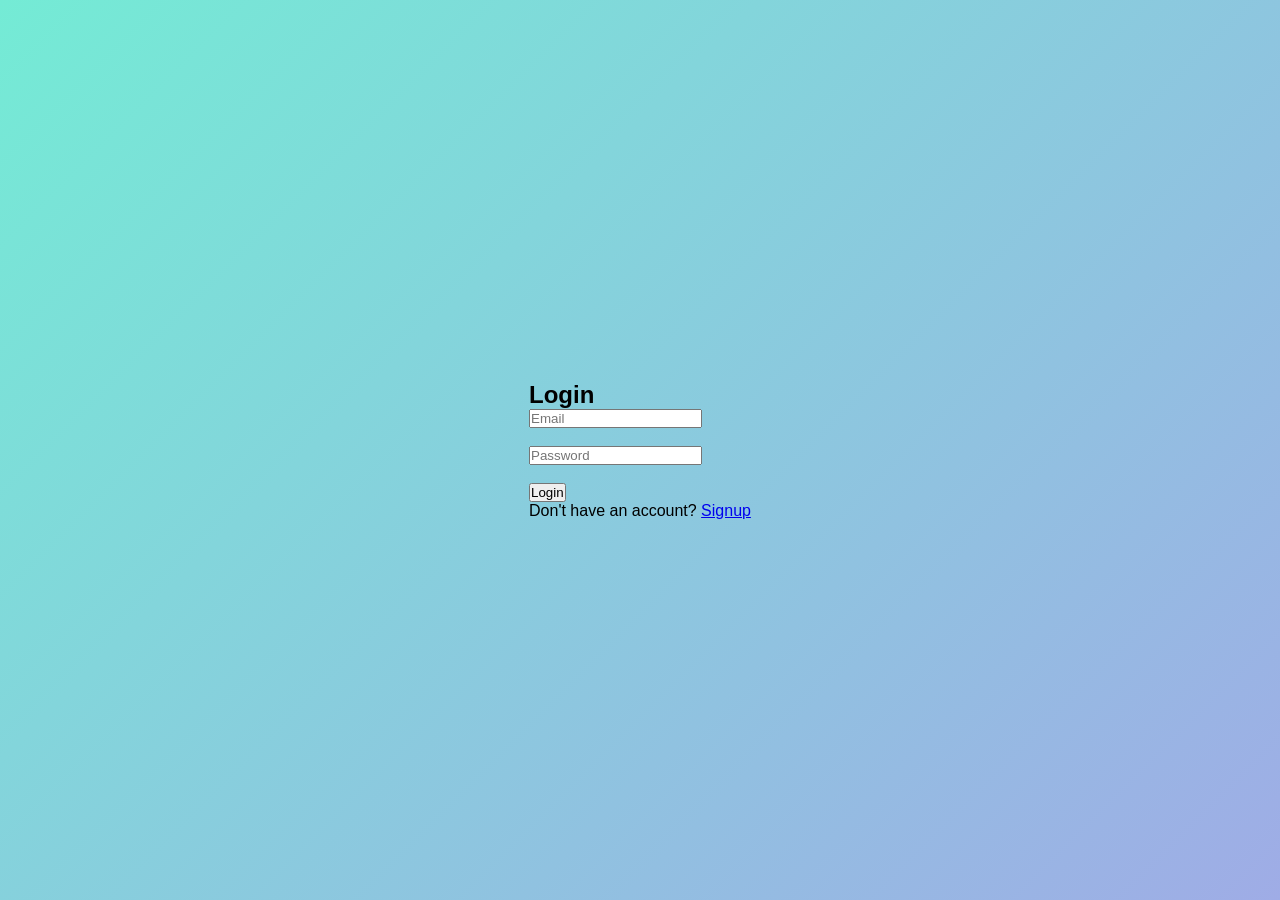
==== front-end/login.html @ 69795c66 "auth and backend integration" ====
<!DOCTYPE html>
<html>
<head>
  <title>Login</title>
  <link rel="stylesheet" href="style.css">
</head>
<body>

<div class="auth-box">
  <h2>Login</h2>
  
  <input id="email" placeholder="Email" /><br><br>
  <input id="password" type="password" placeholder="Password" /><br><br>
  
  <button onclick="login()">Login</button>
  
  <p>Don't have an account? <a href="signup.html">Signup</a></p>
</div>

<script src="auth.js"></script>

</body>
</html>
---- front-end/style.css ----
* {
  margin: 0;
  padding: 0;
  box-sizing: border-box;
  font-family: Arial, sans-serif;
}

body {
  background: linear-gradient(135deg, #74ebd5, #9face6);
  min-height: 100vh;
  display: flex;
  justify-content: center;
  align-items: center;
  padding: 20px;
}

.container {
  width: 100%;
  max-width: 700px;
}

.todo-app {
  background: #fff;
  padding: 30px;
  border-radius: 20px;
  box-shadow: 0 10px 30px rgba(0, 0, 0, 0.15);
}

.todo-app h1 {
  text-align: center;
  margin-bottom: 8px;
  color: #333;
}

.subtitle {
  text-align: center;
  color: #777;
  margin-bottom: 25px;
}

.input-section {
  display: grid;
  grid-template-columns: 2fr 1fr auto;
  gap: 10px;
  margin-bottom: 20px;
}

.input-section input,
.input-section button {
  padding: 12px;
  border-radius: 10px;
  border: 1px solid #ccc;
  font-size: 15px;
}

#addTaskBtn {
  background: #4caf50;
  color: white;
  border: none;
  cursor: pointer;
  transition: 0.3s;
}

#addTaskBtn:hover {
  background: #43a047;
}

.filters {
  display: flex;
  justify-content: center;
  gap: 10px;
  margin-bottom: 20px;
  flex-wrap: wrap;
}

.filter-btn {
  padding: 10px 16px;
  border: none;
  border-radius: 8px;
  cursor: pointer;
  background: #eee;
  transition: 0.3s;
}

.filter-btn.active,
.filter-btn:hover {
  background: #333;
  color: white;
}

.stats {
  display: flex;
  justify-content: space-between;
  margin-bottom: 20px;
  font-size: 14px;
  color: #444;
  flex-wrap: wrap;
  gap: 10px;
}

#taskList {
  list-style: none;
}

.task-item {
  display: flex;
  justify-content: space-between;
  align-items: center;
  background: #f9f9f9;
  padding: 14px;
  border-radius: 12px;
  margin-bottom: 12px;
  border-left: 5px solid #2196f3;
  flex-wrap: wrap;
  gap: 10px;
}

.task-left {
  display: flex;
  align-items: center;
  gap: 12px;
  flex: 1;
}

.task-text.completed {
  text-decoration: line-through;
  color: #888;
}

.task-date {
  font-size: 12px;
  color: #666;
}

.task-actions {
  display: flex;
  gap: 8px;
}

.task-actions button {
  border: none;
  padding: 8px 12px;
  border-radius: 8px;
  cursor: pointer;
  color: white;
}

.edit-btn {
  background: #ff9800;
}

.delete-btn {
  background: #f44336;
}

.bottom-actions {
  display: flex;
  justify-content: space-between;
  margin-top: 20px;
  gap: 10px;
}

.bottom-actions button {
  flex: 1;
  padding: 12px;
  border: none;
  border-radius: 10px;
  color: white;
  cursor: pointer;
}

#clearCompletedBtn {
  background: #3f51b5;
}

#deleteAllBtn {
  background: #d32f2f;
}

@media (max-width: 600px) {
  .input-section {
    grid-template-columns: 1fr;
  }

  .stats {
    flex-direction: column;
    align-items: flex-start;
  }

  .bottom-actions {
    flex-direction: column;
  }
}
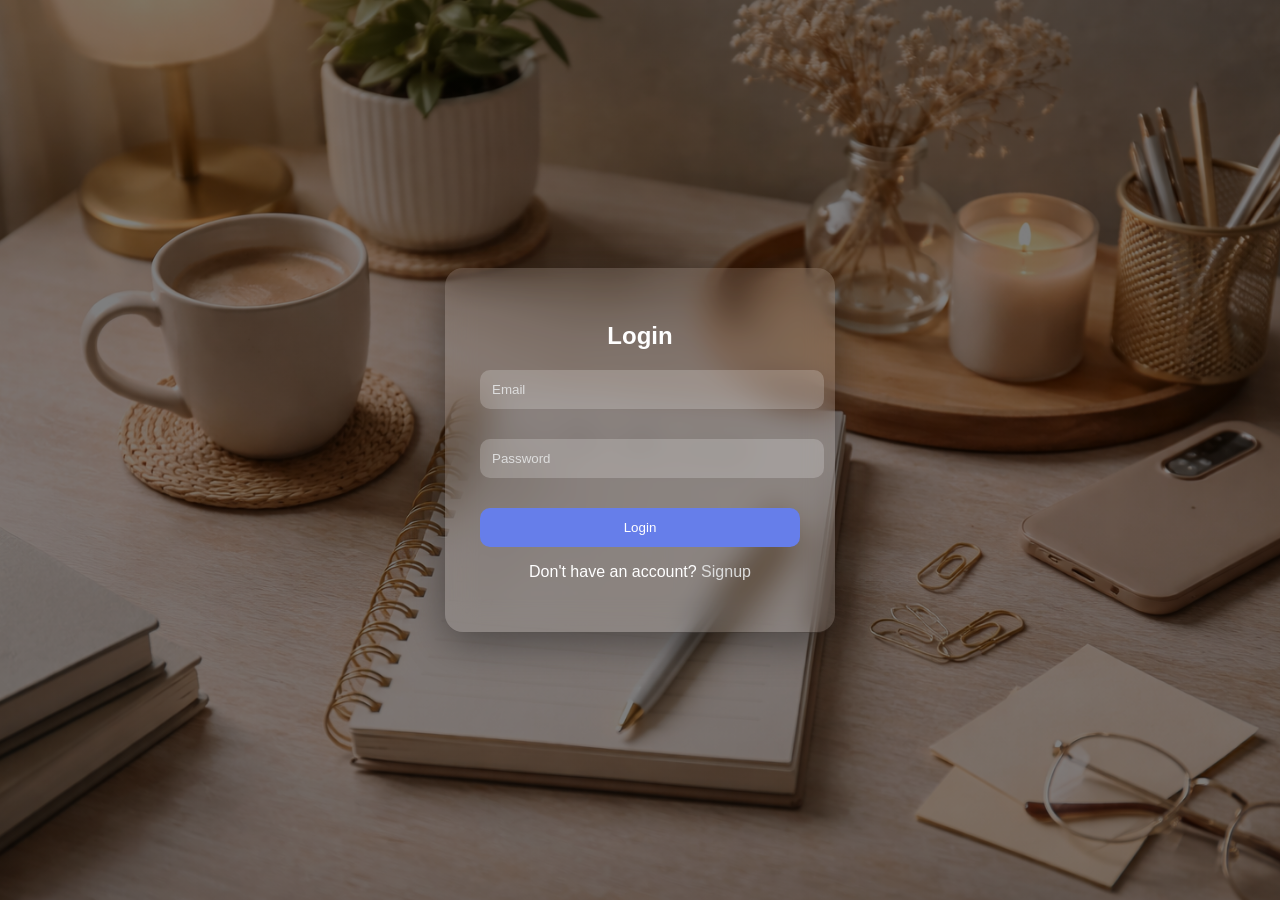
==== commit cb2ae65a: "todo completed with graph and ui" ====
--- a/front-end/login.html
+++ b/front-end/login.html
@@ -2,8 +2,7 @@
 <html>
 <head>
   <title>Login</title>
-  <link rel="stylesheet" href="style.css">
-</head>
+<link rel="stylesheet" href="auth.css"></head>
 <body>
 
 <div class="auth-box">
--- a/front-end/auth.css
+++ b/front-end/auth.css
@@ -0,0 +1,75 @@
+body {
+  margin: 0;
+  font-family: 'Segoe UI', sans-serif;
+  height: 100vh;
+  display: flex;
+  justify-content: center;
+  align-items: center;
+
+  /* 👇 your image + dark overlay */
+  background: linear-gradient(rgba(0,0,0,0.5), rgba(0,0,0,0.5)),
+              url("bgimage.png") no-repeat center/cover;
+}
+
+/* Glassy card */
+.auth-box {
+  background: rgba(255, 255, 255, 0.12);
+  backdrop-filter: blur(15px);
+  border-radius: 18px;
+  padding: 35px;
+  width: 320px;
+  color: #fff;
+  text-align: center;
+
+  box-shadow: 0 10px 40px rgba(0,0,0,0.4);
+}
+
+/* Heading */
+.auth-box h2 {
+  margin-bottom: 20px;
+  font-weight: 600;
+}
+
+/* Inputs */
+.auth-box input {
+  width: 100%;
+  padding: 12px;
+  margin-bottom: 12px;
+  border-radius: 10px;
+  border: none;
+  outline: none;
+
+  background: rgba(255,255,255,0.2);
+  color: white;
+}
+
+.auth-box input::placeholder {
+  color: #ddd;
+}
+
+/* Button */
+.auth-box button {
+  width: 100%;
+  padding: 12px;
+  border-radius: 10px;
+  border: none;
+  background: #667eea;
+  color: white;
+  cursor: pointer;
+  transition: 0.3s;
+}
+
+.auth-box button:hover {
+  transform: translateY(-2px);
+  background: #5a6be0;
+}
+
+/* Links */
+.auth-box a {
+  color: #ddd;
+  text-decoration: none;
+}
+
+.auth-box a:hover {
+  text-decoration: underline;
+}
